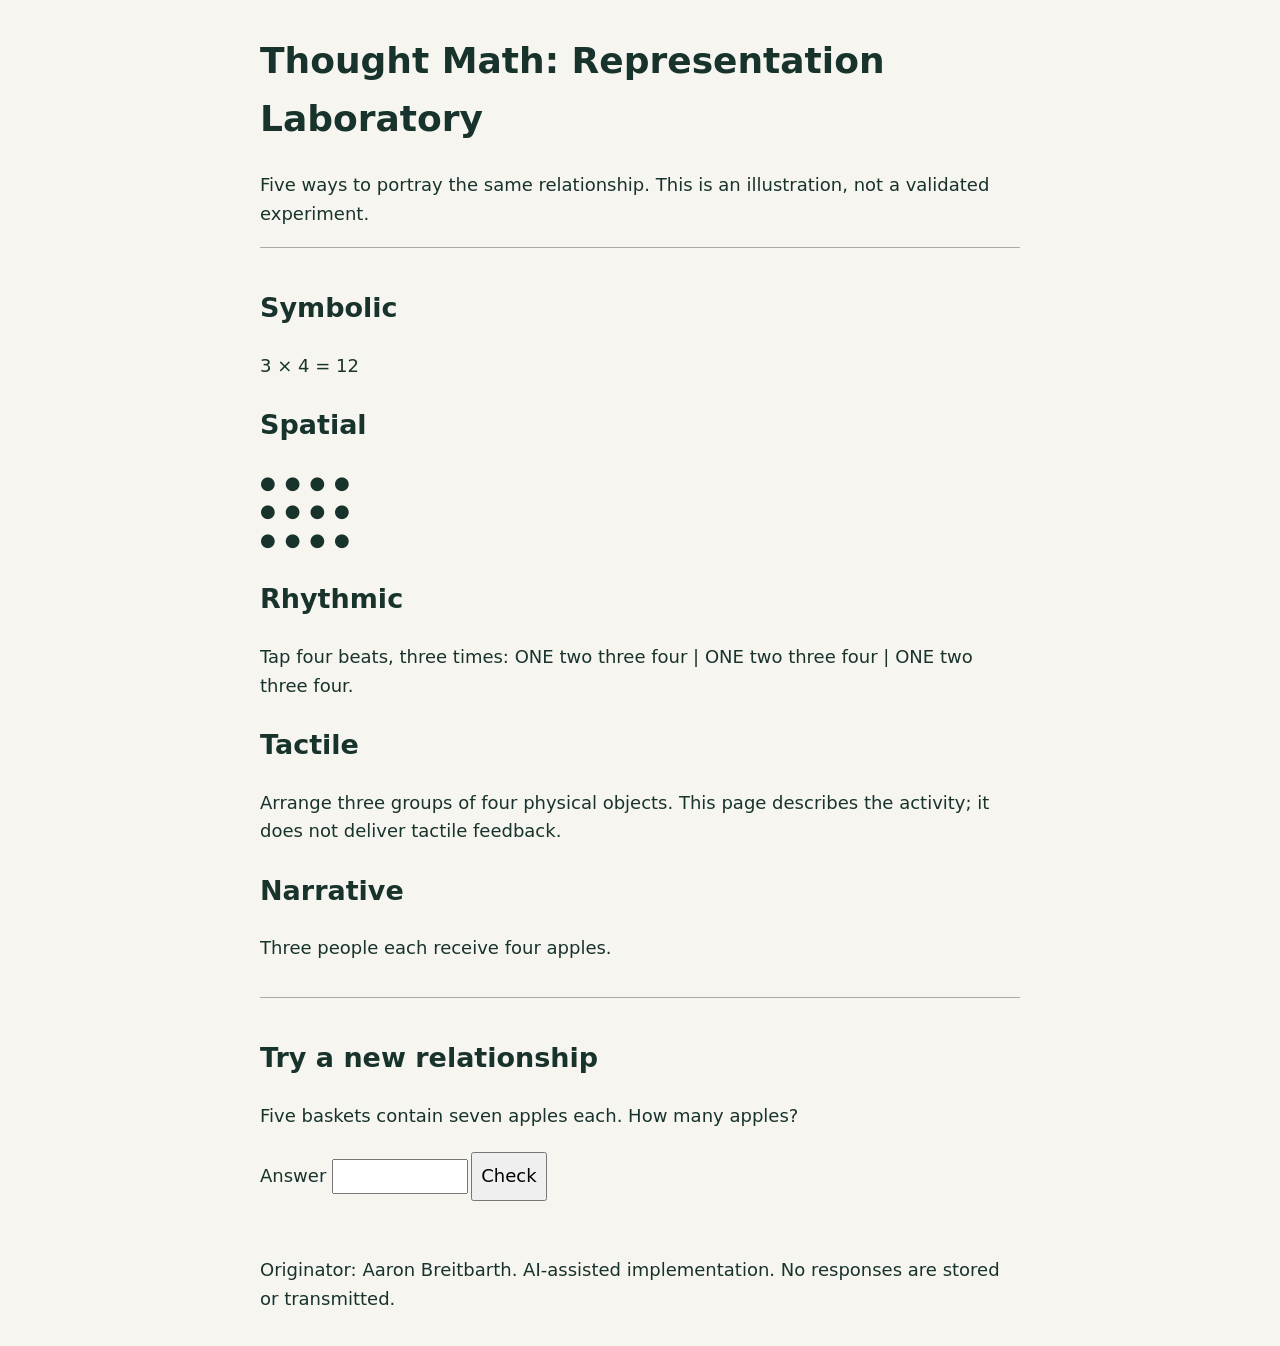
==== docs/lab/representation.html @ 49b9d3ba "Preserve project work and examples: docs/lab/representation.html" ====
<!doctype html><html lang="en"><meta charset="utf-8"><meta name="viewport" content="width=device-width,initial-scale=1"><title>Thought Math — Representation Laboratory</title><style>body{max-width:760px;margin:2rem auto;padding:0 1rem;font:18px/1.6 system-ui;color:#18332c;background:#f6f5ef}button{font:inherit;padding:.5rem;margin:.2rem}section{border-top:1px solid #aaa;padding:1rem 0}input{font:inherit;max-width:8rem}.dots{letter-spacing:.5em}</style><h1>Thought Math: Representation Laboratory</h1><p>Five ways to portray the same relationship. This is an illustration, not a validated experiment.</p><section><h2>Symbolic</h2><p>3 × 4 = 12</p><h2>Spatial</h2><p class="dots" aria-label="Three rows of four dots">●●●●<br>●●●●<br>●●●●</p><h2>Rhythmic</h2><p>Tap four beats, three times: ONE two three four | ONE two three four | ONE two three four.</p><h2>Tactile</h2><p>Arrange three groups of four physical objects. This page describes the activity; it does not deliver tactile feedback.</p><h2>Narrative</h2><p>Three people each receive four apples.</p></section><section><h2>Try a new relationship</h2><p>Five baskets contain seven apples each. How many apples?</p><label for="answer">Answer</label> <input id="answer" type="number"><button id="check">Check</button><p id="result" role="status"></p></section><p>Originator: Aaron Breitbarth. AI-assisted implementation. No responses are stored or transmitted.</p><script>document.getElementById('check').addEventListener('click',()=>{const v=document.getElementById('answer').value;document.getElementById('result').textContent=v===''?'Enter an answer.':Number(v)===35?'Correct. Can you explain the relationship without the original examples?':'Try counting five groups of seven.'});</script></html>
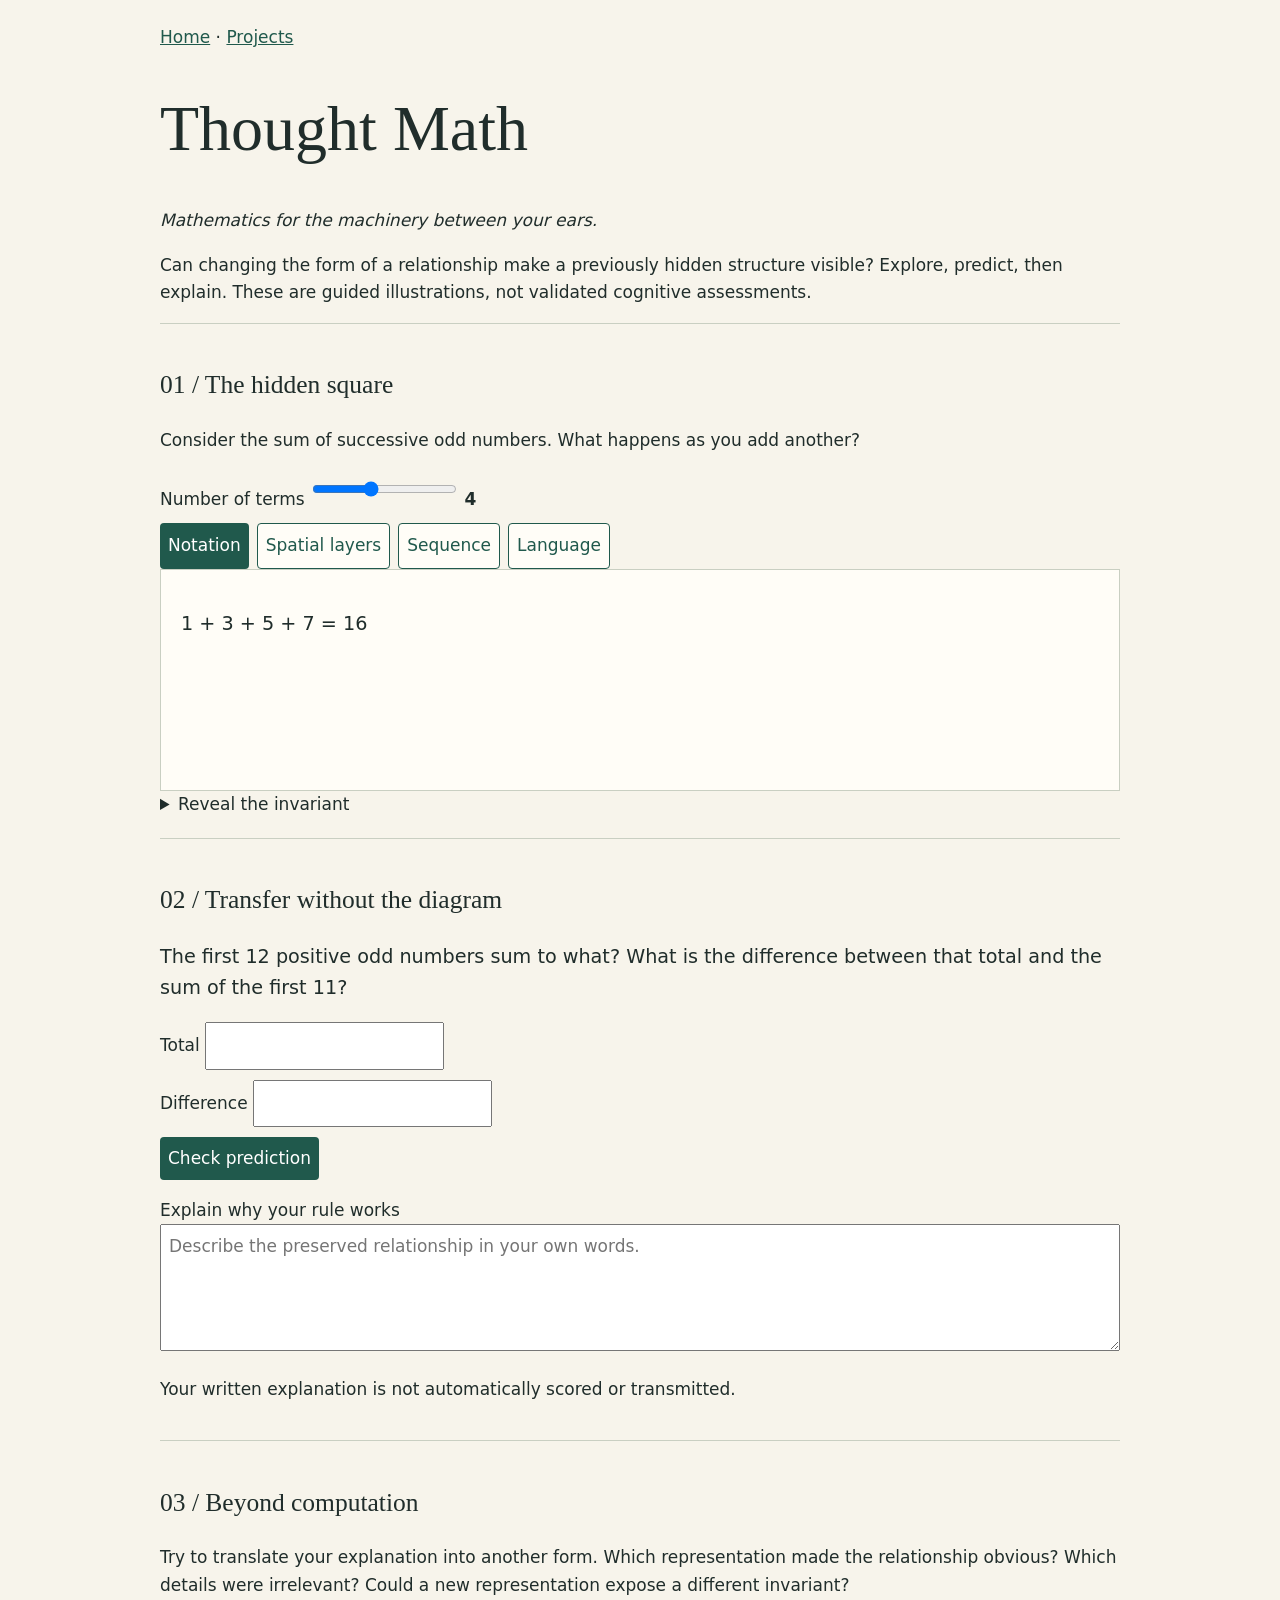
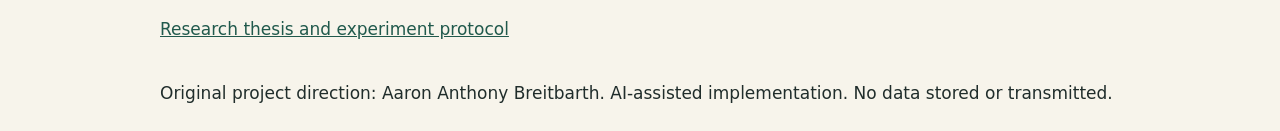
==== commit da7508e3: "Upgrade Thought Math from arithmetic illustration to invariant discovery and transfer lab" ====
--- a/docs/lab/representation.html
+++ b/docs/lab/representation.html
@@ -1 +1 @@
-<!doctype html><html lang="en"><meta charset="utf-8"><meta name="viewport" content="width=device-width,initial-scale=1"><title>Thought Math — Representation Laboratory</title><style>body{max-width:760px;margin:2rem auto;padding:0 1rem;font:18px/1.6 system-ui;color:#18332c;background:#f6f5ef}button{font:inherit;padding:.5rem;margin:.2rem}section{border-top:1px solid #aaa;padding:1rem 0}input{font:inherit;max-width:8rem}.dots{letter-spacing:.5em}</style><h1>Thought Math: Representation Laboratory</h1><p>Five ways to portray the same relationship. This is an illustration, not a validated experiment.</p><section><h2>Symbolic</h2><p>3 × 4 = 12</p><h2>Spatial</h2><p class="dots" aria-label="Three rows of four dots">●●●●<br>●●●●<br>●●●●</p><h2>Rhythmic</h2><p>Tap four beats, three times: ONE two three four | ONE two three four | ONE two three four.</p><h2>Tactile</h2><p>Arrange three groups of four physical objects. This page describes the activity; it does not deliver tactile feedback.</p><h2>Narrative</h2><p>Three people each receive four apples.</p></section><section><h2>Try a new relationship</h2><p>Five baskets contain seven apples each. How many apples?</p><label for="answer">Answer</label> <input id="answer" type="number"><button id="check">Check</button><p id="result" role="status"></p></section><p>Originator: Aaron Breitbarth. AI-assisted implementation. No responses are stored or transmitted.</p><script>document.getElementById('check').addEventListener('click',()=>{const v=document.getElementById('answer').value;document.getElementById('result').textContent=v===''?'Enter an answer.':Number(v)===35?'Correct. Can you explain the relationship without the original examples?':'Try counting five groups of seven.'});</script></html>+<!doctype html><html lang="en"><meta charset="utf-8"><meta name="viewport" content="width=device-width,initial-scale=1"><title>Thought Math — Insight Laboratory</title><link rel="stylesheet" href="../site.css"><style>.tabs{display:flex;flex-wrap:wrap;gap:8px}.tabs button[aria-pressed=false]{background:#fffdf7;color:#20594c;border:1px solid #20594c}.stage{min-height:180px;background:#fffdf7;padding:20px;border:1px solid #c9cfc2}.stage svg{display:block;margin:auto}.question{font-size:1.2rem}output{font-weight:bold}</style><nav><a href="../">Home</a> · <a href="../projects/">Projects</a></nav><h1>Thought Math</h1><p><em>Mathematics for the machinery between your ears.</em></p><p>Can changing the form of a relationship make a previously hidden structure visible? Explore, predict, then explain. These are guided illustrations, not validated cognitive assessments.</p><section><h2>01 / The hidden square</h2><p>Consider the sum of successive odd numbers. What happens as you add another?</p><label>Number of terms <input type="range" id="n" min="1" max="9" value="4"> <output id="nval">4</output></label><div class="tabs" id="tabs"><button data-mode="symbolic" aria-pressed="true">Notation</button><button data-mode="spatial" aria-pressed="false">Spatial layers</button><button data-mode="sequence" aria-pressed="false">Sequence</button><button data-mode="language" aria-pressed="false">Language</button></div><div class="stage" id="stage" aria-live="polite"></div><details><summary>Reveal the invariant</summary><p>The first n positive odd numbers sum to n². Each new L-shaped border adds 2n−1 cells, transforming an (n−1) × (n−1) square into an n × n square.</p></details></section><section><h2>02 / Transfer without the diagram</h2><p class="question">The first 12 positive odd numbers sum to what? What is the difference between that total and the sum of the first 11?</p><label>Total <input id="total" type="number"></label><label>Difference <input id="difference" type="number"></label><button id="check">Check prediction</button><p role="status" id="feedback"></p><label>Explain why your rule works<textarea rows="4" placeholder="Describe the preserved relationship in your own words."></textarea></label><p class="note">Your written explanation is not automatically scored or transmitted.</p></section><section><h2>03 / Beyond computation</h2><p>Try to translate your explanation into another form. Which representation made the relationship obvious? Which details were irrelevant? Could a new representation expose a different invariant?</p><p><a href="https://github.com/breitbarth/breitbarth/tree/main/thought-math">Research thesis and experiment protocol</a></p></section><footer>Original project direction: Aaron Anthony Breitbarth. AI-assisted implementation. No data stored or transmitted.</footer><script>const el=id=>document.getElementById(id);let mode='symbolic';function render(){const n=Number(el('n').value);el('nval').value=n;const odds=Array.from({length:n},(_,i)=>2*i+1);let html='';if(mode==='symbolic')html='<p class="question">'+odds.join(' + ')+' = '+n*n+'</p>';if(mode==='sequence')html='<p>Terms: '+odds.join(', ')+'</p><p>Running totals: '+odds.map((_,i)=>(i+1)**2).join(', ')+'</p>';if(mode==='language')html='<p>Start with one tile. Add three tiles around it, then five, then seven. Each new border wraps the previous square along two sides, sharing one corner. Current total: '+n*n+' tiles.</p>';if(mode==='spatial'){const colors=['#20594c','#b86a31','#547a99','#94759a'];let cells='';for(let y=0;y<n;y++)for(let x=0;x<n;x++){const layer=Math.max(x,y);cells+='<rect x="'+(x*30+4)+'" y="'+(y*30+4)+'" width="27" height="27" rx="2" fill="'+colors[layer%4]+'"/>'}html='<svg viewBox="0 0 '+(n*30+8)+' '+(n*30+8)+'" width="280" role="img" aria-label="'+n+' by '+n+' square constructed from successive L-shaped borders">'+cells+'</svg><p>'+n+' × '+n+' = '+n*n+' tiles</p>'}el('stage').innerHTML=html;for(const b of el('tabs').querySelectorAll('button'))b.setAttribute('aria-pressed',String(b.dataset.mode===mode))}el('tabs').onclick=e=>{if(e.target.dataset.mode){mode=e.target.dataset.mode;render()}};el('n').oninput=render;el('check').onclick=()=>{const a=el('total').value,b=el('difference').value;el('feedback').textContent=!a||!b?'Enter both predictions.':Number(a)===144&&Number(b)===23?'Correct. Now explain why the difference equals the next odd number.':'Not both correct yet. Consider the two successive square totals and their difference.'};render()</script></html>
--- a/docs/site.css
+++ b/docs/site.css
@@ -0,0 +1 @@
+body{font:17px/1.6 system-ui,sans-serif;background:#f7f4eb;color:#202d2b;max-width:960px;margin:auto;padding:24px}a{color:#20594c}h1,h2{font-family:Georgia,serif;font-weight:500}h1{font-size:clamp(2rem,5vw,4rem);line-height:1.1}article,section{border-top:1px solid #c9cfc2;padding:20px 0}button,select,input,textarea{font:inherit;padding:8px;max-width:100%}button{background:#20594c;color:white;border:0;border-radius:4px;cursor:pointer}table{border-collapse:collapse;width:100%}th,td{text-align:left;padding:8px;border-bottom:1px solid #c9cfc2}label{display:block;margin:10px 0}.grid{display:grid;grid-template-columns:repeat(auto-fit,minmax(160px,1fr));gap:12px}.metric{background:#fffdf7;padding:16px;border:1px solid #c9cfc2}.metric strong{display:block;font-size:2rem}small{color:#53645d}textarea{width:100%;box-sizing:border-box}svg{max-width:100%;height:auto}@media print{nav,button{display:none}body{background:white;font-size:11pt;padding:0}h1{font-size:24pt}}
